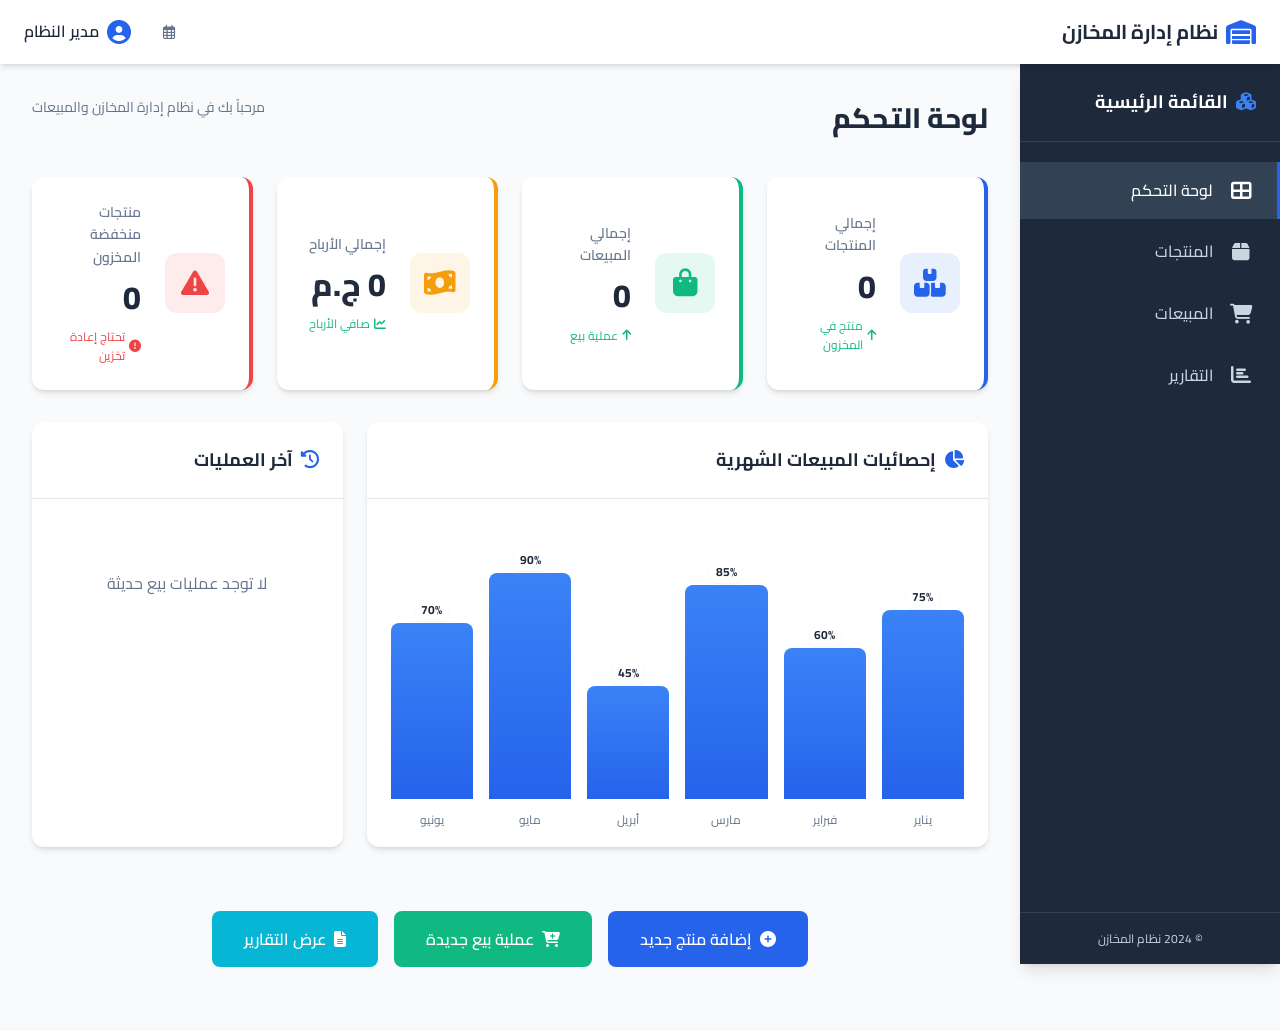
==== index.html @ 87823537 "Add files via upload" ====
<!DOCTYPE html>
<html lang="ar" dir="rtl">
<head>
    <meta charset="UTF-8">
    <meta name="viewport" content="width=device-width, initial-scale=1.0">
    <title>لوحة التحكم - نظام إدارة المخازن</title>
    <link rel="preconnect" href="https://fonts.googleapis.com">
    <link rel="preconnect" href="https://fonts.gstatic.com" crossorigin>
    <link href="https://fonts.googleapis.com/css2?family=Cairo:wght@300;400;500;600;700;800;900&display=swap" rel="stylesheet">
    <link rel="stylesheet" href="https://cdnjs.cloudflare.com/ajax/libs/font-awesome/6.4.0/css/all.min.css">
    <link rel="stylesheet" href="style.css">
</head>
<body>
    <!-- Navbar -->
    <nav class="navbar" id="navbar">
        <div class="nav-container">
            <div class="nav-brand">
                <button class="sidebar-toggle" id="sidebarToggle" aria-label="فتح القائمة">
                    <i class="fas fa-bars"></i>
                </button>
                <h1 class="nav-title">
                    <i class="fas fa-warehouse"></i>
                    نظام إدارة المخازن
                </h1>
            </div>
            <div class="nav-actions">
                <div class="nav-date" id="navDate">
                    <i class="far fa-calendar-alt"></i>
                    <span id="currentDate"></span>
                </div>
                <div class="nav-user">
                    <i class="fas fa-user-circle"></i>
                    <span>مدير النظام</span>
                </div>
            </div>
        </div>
    </nav>

    <!-- Sidebar -->
    <aside class="sidebar" id="sidebar">
        <div class="sidebar-header">
            <i class="fas fa-cubes"></i>
            <span>القائمة الرئيسية</span>
        </div>
        <ul class="sidebar-menu">
            <li class="sidebar-item active">
                <a href="index.html" class="sidebar-link">
                    <i class="fas fa-th-large"></i>
                    <span>لوحة التحكم</span>
                </a>
            </li>
            <li class="sidebar-item">
                <a href="products.html" class="sidebar-link">
                    <i class="fas fa-box"></i>
                    <span>المنتجات</span>
                </a>
            </li>
            <li class="sidebar-item">
                <a href="sales.html" class="sidebar-link">
                    <i class="fas fa-shopping-cart"></i>
                    <span>المبيعات</span>
                </a>
            </li>
            <li class="sidebar-item">
                <a href="reports.html" class="sidebar-link">
                    <i class="fas fa-chart-bar"></i>
                    <span>التقارير</span>
                </a>
            </li>
        </ul>
        <div class="sidebar-footer">
            <p>© 2024 نظام المخازن</p>
        </div>
    </aside>

    <!-- Overlay for mobile sidebar -->
    <div class="sidebar-overlay" id="sidebarOverlay"></div>

    <!-- Main Content -->
    <main class="main-content" id="mainContent">
        <div class="container">
            <!-- Page Header -->
            <div class="page-header">
                <h2 class="page-title">لوحة التحكم</h2>
                <p class="page-description">مرحباً بك في نظام إدارة المخازن والمبيعات</p>
            </div>

            <!-- Statistics Cards -->
            <div class="stats-grid">
                <div class="stat-card stat-card-primary">
                    <div class="stat-card-icon">
                        <i class="fas fa-boxes"></i>
                    </div>
                    <div class="stat-card-content">
                        <h3 class="stat-card-title">إجمالي المنتجات</h3>
                        <p class="stat-card-value" id="totalProducts">0</p>
                        <p class="stat-card-change positive">
                            <i class="fas fa-arrow-up"></i>
                            <span>منتج في المخزون</span>
                        </p>
                    </div>
                </div>

                <div class="stat-card stat-card-success">
                    <div class="stat-card-icon">
                        <i class="fas fa-shopping-bag"></i>
                    </div>
                    <div class="stat-card-content">
                        <h3 class="stat-card-title">إجمالي المبيعات</h3>
                        <p class="stat-card-value" id="totalSales">0</p>
                        <p class="stat-card-change positive">
                            <i class="fas fa-arrow-up"></i>
                            <span>عملية بيع</span>
                        </p>
                    </div>
                </div>

                <div class="stat-card stat-card-warning">
                    <div class="stat-card-icon">
                        <i class="fas fa-money-bill-wave"></i>
                    </div>
                    <div class="stat-card-content">
                        <h3 class="stat-card-title">إجمالي الأرباح</h3>
                        <p class="stat-card-value" id="totalProfits">0 ج.م</p>
                        <p class="stat-card-change positive">
                            <i class="fas fa-chart-line"></i>
                            <span>صافي الأرباح</span>
                        </p>
                    </div>
                </div>

                <div class="stat-card stat-card-danger">
                    <div class="stat-card-icon">
                        <i class="fas fa-exclamation-triangle"></i>
                    </div>
                    <div class="stat-card-content">
                        <h3 class="stat-card-title">منتجات منخفضة المخزون</h3>
                        <p class="stat-card-value" id="lowStockCount">0</p>
                        <p class="stat-card-change negative">
                            <i class="fas fa-exclamation-circle"></i>
                            <span>تحتاج إعادة تخزين</span>
                        </p>
                    </div>
                </div>
            </div>

            <!-- Chart and Recent Sales -->
            <div class="dashboard-grid">
                <!-- Chart Section -->
                <div class="card chart-card">
                    <div class="card-header">
                        <h3 class="card-title">
                            <i class="fas fa-chart-pie"></i>
                            إحصائيات المبيعات الشهرية
                        </h3>
                    </div>
                    <div class="card-body">
                        <div class="chart-container" id="chartContainer">
                            <div class="chart-bar" style="--bar-height: 75%;">
                                <span class="chart-bar-value">75%</span>
                                <span class="chart-bar-label">يناير</span>
                            </div>
                            <div class="chart-bar" style="--bar-height: 60%;">
                                <span class="chart-bar-value">60%</span>
                                <span class="chart-bar-label">فبراير</span>
                            </div>
                            <div class="chart-bar" style="--bar-height: 85%;">
                                <span class="chart-bar-value">85%</span>
                                <span class="chart-bar-label">مارس</span>
                            </div>
                            <div class="chart-bar" style="--bar-height: 45%;">
                                <span class="chart-bar-value">45%</span>
                                <span class="chart-bar-label">أبريل</span>
                            </div>
                            <div class="chart-bar" style="--bar-height: 90%;">
                                <span class="chart-bar-value">90%</span>
                                <span class="chart-bar-label">مايو</span>
                            </div>
                            <div class="chart-bar" style="--bar-height: 70%;">
                                <span class="chart-bar-value">70%</span>
                                <span class="chart-bar-label">يونيو</span>
                            </div>
                        </div>
                    </div>
                </div>

                <!-- Recent Sales -->
                <div class="card recent-sales-card">
                    <div class="card-header">
                        <h3 class="card-title">
                            <i class="fas fa-history"></i>
                            آخر العمليات
                        </h3>
                    </div>
                    <div class="card-body">
                        <div class="recent-sales-list" id="recentSalesList">
                            <p class="no-data">لا توجد عمليات بيع حديثة</p>
                        </div>
                    </div>
                </div>
            </div>

            <!-- Quick Actions -->
            <div class="quick-actions">
                <a href="products.html" class="btn btn-primary btn-lg">
                    <i class="fas fa-plus-circle"></i>
                    إضافة منتج جديد
                </a>
                <a href="sales.html" class="btn btn-success btn-lg">
                    <i class="fas fa-cart-plus"></i>
                    عملية بيع جديدة
                </a>
                <a href="reports.html" class="btn btn-info btn-lg">
                    <i class="fas fa-file-alt"></i>
                    عرض التقارير
                </a>
            </div>
        </div>
    </main>

    <script src="js/script.js" defer></script>
</body>
</html>
---- style.css ----
/* ============================================
   CSS Variables
   ============================================ */
:root {
    /* Colors */
    --primary-color: #2563eb;
    --primary-dark: #1d4ed8;
    --primary-light: #3b82f6;
    --secondary-color: #64748b;
    --success-color: #10b981;
    --success-dark: #059669;
    --warning-color: #f59e0b;
    --warning-dark: #d97706;
    --danger-color: #ef4444;
    --danger-dark: #dc2626;
    --info-color: #06b6d4;
    --info-dark: #0891b2;
    
    /* Background Colors */
    --bg-primary: #f8fafc;
    --bg-secondary: #ffffff;
    --bg-sidebar: #1e293b;
    --bg-sidebar-hover: #334155;
    --bg-navbar: #ffffff;
    --bg-card: #ffffff;
    --bg-input: #ffffff;
    
    /* Text Colors */
    --text-primary: #1e293b;
    --text-secondary: #64748b;
    --text-light: #94a3b8;
    --text-white: #ffffff;
    --text-sidebar: #cbd5e1;
    
    /* Border Colors */
    --border-color: #e2e8f0;
    --border-focus: #2563eb;
    
    /* Shadows */
    --shadow-sm: 0 1px 2px 0 rgba(0, 0, 0, 0.05);
    --shadow-md: 0 4px 6px -1px rgba(0, 0, 0, 0.1), 0 2px 4px -2px rgba(0, 0, 0, 0.1);
    --shadow-lg: 0 10px 15px -3px rgba(0, 0, 0, 0.1), 0 4px 6px -4px rgba(0, 0, 0, 0.1);
    --shadow-xl: 0 20px 25px -5px rgba(0, 0, 0, 0.1), 0 8px 10px -6px rgba(0, 0, 0, 0.1);
    
    /* Border Radius */
    --radius-sm: 0.375rem;
    --radius-md: 0.5rem;
    --radius-lg: 0.75rem;
    --radius-xl: 1rem;
    --radius-full: 9999px;
    
    /* Spacing */
    --spacing-xs: 0.25rem;
    --spacing-sm: 0.5rem;
    --spacing-md: 1rem;
    --spacing-lg: 1.5rem;
    --spacing-xl: 2rem;
    --spacing-2xl: 3rem;
    
    /* Transitions */
    --transition-fast: 150ms ease;
    --transition-normal: 300ms ease;
    --transition-slow: 500ms ease;
    
    /* Sidebar */
    --sidebar-width: 260px;
    --sidebar-collapsed-width: 0px;
    --navbar-height: 64px;
    
    /* Font */
    --font-family: 'Cairo', sans-serif;
}

/* ============================================
   Reset & Base Styles
   ============================================ */
*,
*::before,
*::after {
    margin: 0;
    padding: 0;
    box-sizing: border-box;
}

html {
    font-size: 16px;
    scroll-behavior: smooth;
}

body {
    font-family: var(--font-family);
    background-color: var(--bg-primary);
    color: var(--text-primary);
    line-height: 1.6;
    min-height: 100vh;
    overflow-x: hidden;
    direction: rtl;
}

a {
    text-decoration: none;
    color: inherit;
}

ul {
    list-style: none;
}

img {
    max-width: 100%;
    height: auto;
}

/* ============================================
   Scrollbar Styles
   ============================================ */
::-webkit-scrollbar {
    width: 8px;
    height: 8px;
}

::-webkit-scrollbar-track {
    background: var(--bg-primary);
}

::-webkit-scrollbar-thumb {
    background: var(--secondary-color);
    border-radius: var(--radius-full);
}

::-webkit-scrollbar-thumb:hover {
    background: var(--text-secondary);
}

/* ============================================
   Navbar
   ============================================ */
.navbar {
    background: var(--bg-navbar);
    height: var(--navbar-height);
    position: fixed;
    top: 0;
    left: 0;
    right: 0;
    z-index: 1000;
    box-shadow: var(--shadow-md);
    transition: var(--transition-normal);
}

.nav-container {
    display: flex;
    align-items: center;
    justify-content: space-between;
    height: 100%;
    padding: 0 var(--spacing-lg);
    max-width: 1400px;
    margin: 0 auto;
}

.nav-brand {
    display: flex;
    align-items: center;
    gap: var(--spacing-md);
}

.sidebar-toggle {
    background: none;
    border: none;
    font-size: 1.5rem;
    color: var(--text-primary);
    cursor: pointer;
    padding: var(--spacing-sm);
    border-radius: var(--radius-md);
    transition: var(--transition-fast);
    display: none;
}

.sidebar-toggle:hover {
    background: var(--bg-primary);
    color: var(--primary-color);
}

.nav-title {
    font-size: 1.25rem;
    font-weight: 700;
    color: var(--text-primary);
    display: flex;
    align-items: center;
    gap: var(--spacing-sm);
}

.nav-title i {
    color: var(--primary-color);
    font-size: 1.5rem;
}

.nav-actions {
    display: flex;
    align-items: center;
    gap: var(--spacing-lg);
}

.nav-date {
    display: flex;
    align-items: center;
    gap: var(--spacing-sm);
    color: var(--text-secondary);
    font-size: 0.875rem;
}

.nav-user {
    display: flex;
    align-items: center;
    gap: var(--spacing-sm);
    font-weight: 600;
    color: var(--text-primary);
}

.nav-user i {
    font-size: 1.5rem;
    color: var(--primary-color);
}

/* ============================================
   Sidebar
   ============================================ */
.sidebar {
    background: var(--bg-sidebar);
    width: var(--sidebar-width);
    height: 100vh;
    position: fixed;
    top: var(--navbar-height);
    right: 0;
    z-index: 999;
    transition: var(--transition-normal);
    display: flex;
    flex-direction: column;
    box-shadow: var(--shadow-lg);
}

.sidebar-header {
    padding: var(--spacing-lg);
    color: var(--text-white);
    font-weight: 700;
    font-size: 1.125rem;
    border-bottom: 1px solid rgba(255, 255, 255, 0.1);
    display: flex;
    align-items: center;
    gap: var(--spacing-sm);
}

.sidebar-header i {
    color: var(--primary-light);
}

.sidebar-menu {
    flex: 1;
    padding: var(--spacing-md) 0;
    overflow-y: auto;
}

.sidebar-item {
    margin: var(--spacing-xs) 0;
}

.sidebar-link {
    display: flex;
    align-items: center;
    gap: var(--spacing-md);
    padding: var(--spacing-md) var(--spacing-lg);
    color: var(--text-sidebar);
    transition: var(--transition-fast);
    border-right: 3px solid transparent;
    font-weight: 500;
}

.sidebar-link:hover {
    background: var(--bg-sidebar-hover);
    color: var(--text-white);
    border-right-color: var(--primary-light);
}

.sidebar-item.active .sidebar-link {
    background: var(--bg-sidebar-hover);
    color: var(--text-white);
    border-right-color: var(--primary-color);
}

.sidebar-link i {
    font-size: 1.25rem;
    width: 24px;
    text-align: center;
}

.sidebar-footer {
    padding: var(--spacing-md) var(--spacing-lg);
    border-top: 1px solid rgba(255, 255, 255, 0.1);
    color: var(--text-sidebar);
    font-size: 0.75rem;
    text-align: center;
}

.sidebar-overlay {
    display: none;
    position: fixed;
    top: 0;
    left: 0;
    right: 0;
    bottom: 0;
    background: rgba(0, 0, 0, 0.5);
    z-index: 998;
}

/* ============================================
   Main Content
   ============================================ */
.main-content {
    margin-top: var(--navbar-height);
    margin-right: var(--sidebar-width);
    padding: var(--spacing-xl);
    min-height: calc(100vh - var(--navbar-height));
    transition: var(--transition-normal);
}

.container {
    max-width: 1400px;
    margin: 0 auto;
}

/* ============================================
   Page Header
   ============================================ */
.page-header {
    margin-bottom: var(--spacing-xl);
    display: flex;
    justify-content: space-between;
    align-items: flex-start;
    flex-wrap: wrap;
    gap: var(--spacing-md);
}

.page-title {
    font-size: 1.75rem;
    font-weight: 800;
    color: var(--text-primary);
    margin-bottom: var(--spacing-xs);
}

.page-description {
    color: var(--text-secondary);
    font-size: 0.875rem;
}

.page-actions {
    display: flex;
    gap: var(--spacing-sm);
}

/* ============================================
   Statistics Cards
   ============================================ */
.stats-grid {
    display: grid;
    grid-template-columns: repeat(auto-fit, minmax(250px, 1fr));
    gap: var(--spacing-lg);
    margin-bottom: var(--spacing-xl);
}

.stat-card {
    background: var(--bg-card);
    border-radius: var(--radius-lg);
    padding: var(--spacing-lg);
    box-shadow: var(--shadow-md);
    display: flex;
    align-items: center;
    gap: var(--spacing-lg);
    transition: var(--transition-normal);
    border-right: 4px solid transparent;
    position: relative;
    overflow: hidden;
}

.stat-card::before {
    content: '';
    position: absolute;
    top: 0;
    right: 0;
    width: 100%;
    height: 100%;
    background: linear-gradient(135deg, rgba(255,255,255,0.1) 0%, rgba(255,255,255,0) 50%);
    pointer-events: none;
}

.stat-card:hover {
    transform: translateY(-5px);
    box-shadow: var(--shadow-xl);
}

.stat-card-primary {
    border-right-color: var(--primary-color);
}

.stat-card-success {
    border-right-color: var(--success-color);
}

.stat-card-warning {
    border-right-color: var(--warning-color);
}

.stat-card-danger {
    border-right-color: var(--danger-color);
}

.stat-card-icon {
    width: 60px;
    height: 60px;
    border-radius: var(--radius-lg);
    display: flex;
    align-items: center;
    justify-content: center;
    font-size: 1.75rem;
    flex-shrink: 0;
}

.stat-card-primary .stat-card-icon {
    background: rgba(37, 99, 235, 0.1);
    color: var(--primary-color);
}

.stat-card-success .stat-card-icon {
    background: rgba(16, 185, 129, 0.1);
    color: var(--success-color);
}

.stat-card-warning .stat-card-icon {
    background: rgba(245, 158, 11, 0.1);
    color: var(--warning-color);
}

.stat-card-danger .stat-card-icon {
    background: rgba(239, 68, 68, 0.1);
    color: var(--danger-color);
}

.stat-card-content {
    flex: 1;
}

.stat-card-title {
    font-size: 0.875rem;
    color: var(--text-secondary);
    margin-bottom: var(--spacing-xs);
    font-weight: 600;
}

.stat-card-value {
    font-size: 2rem;
    font-weight: 800;
    color: var(--text-primary);
    margin-bottom: var(--spacing-xs);
}

.stat-card-change {
    font-size: 0.75rem;
    display: flex;
    align-items: center;
    gap: var(--spacing-xs);
}

.stat-card-change.positive {
    color: var(--success-color);
}

.stat-card-change.negative {
    color: var(--danger-color);
}

/* ============================================
   Cards
   ============================================ */
.card {
    background: var(--bg-card);
    border-radius: var(--radius-lg);
    box-shadow: var(--shadow-md);
    overflow: hidden;
    transition: var(--transition-normal);
}

.card:hover {
    box-shadow: var(--shadow-lg);
}

.card-header {
    padding: var(--spacing-lg);
    border-bottom: 1px solid var(--border-color);
    display: flex;
    justify-content: space-between;
    align-items: center;
    flex-wrap: wrap;
    gap: var(--spacing-sm);
}

.card-title {
    font-size: 1.125rem;
    font-weight: 700;
    color: var(--text-primary);
    display: flex;
    align-items: center;
    gap: var(--spacing-sm);
}

.card-title i {
    color: var(--primary-color);
}

.card-body {
    padding: var(--spacing-lg);
}

/* ============================================
   Dashboard Grid
   ============================================ */
.dashboard-grid {
    display: grid;
    grid-template-columns: 2fr 1fr;
    gap: var(--spacing-lg);
    margin-bottom: var(--spacing-xl);
}

/* ============================================
   Chart
   ============================================ */
.chart-card {
    grid-column: span 1;
}

.chart-container {
    display: flex;
    align-items: flex-end;
    justify-content: space-around;
    height: 300px;
    padding: var(--spacing-lg) 0;
    gap: var(--spacing-md);
}

.chart-bar {
    flex: 1;
    background: linear-gradient(to top, var(--primary-color), var(--primary-light));
    height: var(--bar-height);
    border-radius: var(--radius-md) var(--radius-md) 0 0;
    position: relative;
    transition: var(--transition-normal);
    min-width: 40px;
    animation: chartBarAnimation 1s ease-out;
}

.chart-bar:hover {
    background: linear-gradient(to top, var(--primary-dark), var(--primary-color));
    transform: scaleY(1.05);
}

.chart-bar-value {
    position: absolute;
    top: -25px;
    left: 50%;
    transform: translateX(-50%);
    font-size: 0.75rem;
    font-weight: 700;
    color: var(--text-primary);
    background: var(--bg-card);
    padding: 2px 6px;
    border-radius: var(--radius-sm);
    box-shadow: var(--shadow-sm);
}

.chart-bar-label {
    position: absolute;
    bottom: -30px;
    left: 50%;
    transform: translateX(-50%);
    font-size: 0.75rem;
    color: var(--text-secondary);
    white-space: nowrap;
}

@keyframes chartBarAnimation {
    from {
        height: 0;
        opacity: 0;
    }
    to {
        height: var(--bar-height);
        opacity: 1;
    }
}

/* ============================================
   Recent Sales
   ============================================ */
.recent-sales-card {
    grid-column: span 1;
}

.recent-sales-list {
    max-height: 300px;
    overflow-y: auto;
}

.recent-sale-item {
    display: flex;
    justify-content: space-between;
    align-items: center;
    padding: var(--spacing-md) 0;
    border-bottom: 1px solid var(--border-color);
    transition: var(--transition-fast);
}

.recent-sale-item:last-child {
    border-bottom: none;
}

.recent-sale-item:hover {
    background: var(--bg-primary);
    padding-left: var(--spacing-sm);
    padding-right: var(--spacing-sm);
    border-radius: var(--radius-sm);
}

.recent-sale-info {
    flex: 1;
}

.recent-sale-name {
    font-weight: 600;
    color: var(--text-primary);
    font-size: 0.875rem;
}

.recent-sale-details {
    font-size: 0.75rem;
    color: var(--text-secondary);
}

.recent-sale-amount {
    font-weight: 700;
    color: var(--success-color);
    font-size: 0.875rem;
}

/* ============================================
   Quick Actions
   ============================================ */
.quick-actions {
    display: flex;
    gap: var(--spacing-md);
    flex-wrap: wrap;
    justify-content: center;
    padding: var(--spacing-xl) 0;
}

/* ============================================
   Buttons
   ============================================ */
.btn {
    display: inline-flex;
    align-items: center;
    justify-content: center;
    gap: var(--spacing-sm);
    padding: var(--spacing-sm) var(--spacing-lg);
    font-family: var(--font-family);
    font-size: 0.875rem;
    font-weight: 600;
    border: none;
    border-radius: var(--radius-md);
    cursor: pointer;
    transition: var(--transition-fast);
    text-decoration: none;
    line-height: 1.5;
    white-space: nowrap;
    outline: none;
    position: relative;
    overflow: hidden;
}

.btn:active {
    transform: scale(0.97);
}

.btn-primary {
    background: var(--primary-color);
    color: var(--text-white);
}

.btn-primary:hover {
    background: var(--primary-dark);
    box-shadow: var(--shadow-md);
}

.btn-success {
    background: var(--success-color);
    color: var(--text-white);
}

.btn-success:hover {
    background: var(--success-dark);
    box-shadow: var(--shadow-md);
}

.btn-warning {
    background: var(--warning-color);
    color: var(--text-white);
}

.btn-warning:hover {
    background: var(--warning-dark);
    box-shadow: var(--shadow-md);
}

.btn-danger {
    background: var(--danger-color);
    color: var(--text-white);
}

.btn-danger:hover {
    background: var(--danger-dark);
    box-shadow: var(--shadow-md);
}

.btn-info {
    background: var(--info-color);
    color: var(--text-white);
}

.btn-info:hover {
    background: var(--info-dark);
    box-shadow: var(--shadow-md);
}

.btn-secondary {
    background: var(--secondary-color);
    color: var(--text-white);
}

.btn-secondary:hover {
    background: #475569;
    box-shadow: var(--shadow-md);
}

.btn-sm {
    padding: var(--spacing-xs) var(--spacing-md);
    font-size: 0.75rem;
}

.btn-lg {
    padding: var(--spacing-md) var(--spacing-xl);
    font-size: 1rem;
}

.btn-block {
    width: 100%;
    display: flex;
}

.btn-icon {
    width: 36px;
    height: 36px;
    padding: 0;
    border-radius: var(--radius-full);
    display: inline-flex;
    align-items: center;
    justify-content: center;
}

/* ============================================
   Forms
   ============================================ */
.form-group {
    margin-bottom: var(--spacing-md);
}

.form-group label {
    display: block;
    margin-bottom: var(--spacing-xs);
    font-weight: 600;
    font-size: 0.875rem;
    color: var(--text-primary);
}

.required {
    color: var(--danger-color);
}

.form-control {
    width: 100%;
    padding: var(--spacing-sm) var(--spacing-md);
    font-family: var(--font-family);
    font-size: 0.875rem;
    border: 2px solid var(--border-color);
    border-radius: var(--radius-md);
    background: var(--bg-input);
    color: var(--text-primary);
    transition: var(--transition-fast);
    outline: none;
}

.form-control:focus {
    border-color: var(--border-focus);
    box-shadow: 0 0 0 3px rgba(37, 99, 235, 0.1);
}

.form-control:disabled,
.form-control[readonly] {
    background: #f1f5f9;
    cursor: not-allowed;
}

.form-control::placeholder {
    color: var(--text-light);
}

select.form-control {
    cursor: pointer;
    appearance: none;
    -webkit-appearance: none;
    background-image: url("data:image/svg+xml,%3Csvg xmlns='http://www.w3.org/2000/svg' width='12' height='12' fill='%2364748b' viewBox='0 0 16 16'%3E%3Cpath d='M8 11L3 6h10l-5 5z'/%3E%3C/svg%3E");
    background-repeat: no-repeat;
    background-position: left 12px center;
    padding-left: 36px;
}

.error-message {
    display: block;
    color: var(--danger-color);
    font-size: 0.75rem;
    margin-top: var(--spacing-xs);
    min-height: 18px;
}

.available-quantity {
    color: var(--text-secondary);
    font-size: 0.75rem;
    margin-top: var(--spacing-xs);
    display: block;
}

.form-actions {
    display: flex;
    gap: var(--spacing-sm);
    margin-top: var(--spacing-lg);
}

/* ============================================
   Tables
   ============================================ */
.table-container {
    overflow-x: auto;
    border-radius: var(--radius-md);
    border: 1px solid var(--border-color);
}

.table {
    width: 100%;
    border-collapse: collapse;
    font-size: 0.875rem;
}

.table thead {
    background: var(--bg-primary);
}

.table th {
    padding: var(--spacing-md);
    text-align: right;
    font-weight: 700;
    color: var(--text-primary);
    border-bottom: 2px solid var(--border-color);
    white-space: nowrap;
    font-size: 0.8125rem;
    text-transform: uppercase;
    letter-spacing: 0.5px;
}

.table td {
    padding: var(--spacing-md);
    border-bottom: 1px solid var(--border-color);
    color: var(--text-secondary);
    vertical-align: middle;
}

.table tbody tr {
    transition: var(--transition-fast);
}

.table tbody tr:hover {
    background: #f8fafc;
}

.table tbody tr:last-child td {
    border-bottom: none;
}

.table .actions-cell {
    display: flex;
    gap: var(--spacing-xs);
}

.badge {
    display: inline-block;
    padding: 2px 8px;
    border-radius: var(--radius-full);
    font-size: 0.75rem;
    font-weight: 600;
}

.badge-success {
    background: rgba(16, 185, 129, 0.1);
    color: var(--success-color);
}

.badge-warning {
    background: rgba(245, 158, 11, 0.1);
    color: var(--warning-color);
}

.badge-danger {
    background: rgba(239, 68, 68, 0.1);
    color: var(--danger-color);
}

.no-data,
.no-products-message,
.no-data-message {
    text-align: center;
    padding: var(--spacing-2xl);
    color: var(--text-secondary);
}

.no-data i,
.no-products-message i,
.no-data-message i {
    font-size: 3rem;
    color: var(--text-light);
    margin-bottom: var(--spacing-md);
    display: block;
}

/* ============================================
   Filters Section
   ============================================ */
.filters-section {
    display: flex;
    gap: var(--spacing-md);
    margin-bottom: var(--spacing-lg);
    flex-wrap: wrap;
    align-items: center;
}

.search-box {
    flex: 1;
    min-width: 250px;
    position: relative;
}

.search-icon {
    position: absolute;
    right: 12px;
    top: 50%;
    transform: translateY(-50%);
    color: var(--text-light);
    pointer-events: none;
}

.search-input {
    padding-right: 40px !important;
}

.filter-group {
    display: flex;
    gap: var(--spacing-sm);
    flex-wrap: wrap;
}

.filter-select {
    min-width: 180px;
}

/* ============================================
   Section Actions
   ============================================ */
.section-actions {
    margin-bottom: var(--spacing-lg);
    display: flex;
    gap: var(--spacing-sm);
}

/* ============================================
   Modal
   ============================================ */
.modal {
    display: none;
    position: fixed;
    top: 0;
    left: 0;
    right: 0;
    bottom: 0;
    z-index: 2000;
    animation: fadeIn 0.3s ease;
}

.modal.active {
    display: flex;
    align-items: center;
    justify-content: center;
}

.modal-overlay {
    position: absolute;
    top: 0;
    left: 0;
    right: 0;
    bottom: 0;
    background: rgba(0, 0, 0, 0.6);
    backdrop-filter: blur(4px);
}

.modal-content {
    position: relative;
    background: var(--bg-card);
    border-radius: var(--radius-xl);
    box-shadow: var(--shadow-xl);
    width: 90%;
    max-width: 600px;
    max-height: 90vh;
    overflow-y: auto;
    z-index: 2001;
    animation: slideUp 0.3s ease;
}

.modal-header {
    padding: var(--spacing-lg);
    border-bottom: 1px solid var(--border-color);
    display: flex;
    justify-content: space-between;
    align-items: center;
    position: sticky;
    top: 0;
    background: var(--bg-card);
    z-index: 10;
}

.modal-title {
    font-size: 1.25rem;
    font-weight: 700;
}

.modal-close {
    background: none;
    border: none;
    font-size: 1.25rem;
    color: var(--text-secondary);
    cursor: pointer;
    padding: var(--spacing-sm);
    border-radius: var(--radius-full);
    transition: var(--transition-fast);
    width: 40px;
    height: 40px;
    display: flex;
    align-items: center;
    justify-content: center;
}

.modal-close:hover {
    background: var(--bg-primary);
    color: var(--danger-color);
}

.modal-body {
    padding: var(--spacing-lg);
}

@keyframes fadeIn {
    from { opacity: 0; }
    to { opacity: 1; }
}

@keyframes slideUp {
    from {
        opacity: 0;
        transform: translateY(20px);
    }
    to {
        opacity: 1;
        transform: translateY(0);
    }
}

/* ============================================
   Sales Layout
   ============================================ */
.sales-layout {
    display: grid;
    grid-template-columns: 1fr 1fr;
    gap: var(--spacing-lg);
}

.sale-form-card {
    grid-column: span 1;
}

.invoice-card {
    grid-column: span 1;
}

.recent-sales-full-card {
    grid-column: span 2;
}

/* ============================================
   Invoice
   ============================================ */
.invoice-container {
    min-height: 200px;
}

.invoice-empty {
    text-align: center;
    padding: var(--spacing-2xl);
    color: var(--text-secondary);
}

.invoice-empty i {
    font-size: 3rem;
    color: var(--text-light);
    margin-bottom: var(--spacing-md);
    display: block;
}

.invoice-content {
    padding: var(--spacing-md);
}

.invoice-header {
    text-align: center;
    margin-bottom: var(--spacing-lg);
    padding-bottom: var(--spacing-md);
    border-bottom: 2px dashed var(--border-color);
}

.invoice-header h3 {
    font-size: 1.5rem;
    color: var(--primary-color);
    margin-bottom: var(--spacing-xs);
}

.invoice-number {
    font-size: 0.875rem;
    color: var(--text-secondary);
}

.invoice-details {
    margin-bottom: var(--spacing-lg);
}

.invoice-row {
    display: flex;
    justify-content: space-between;
    padding: var(--spacing-sm) 0;
    border-bottom: 1px solid var(--border-color);
}

.invoice-row:last-child {
    border-bottom: none;
    font-weight: 700;
    font-size: 1.125rem;
    color: var(--primary-color);
}

.invoice-label {
    color: var(--text-secondary);
}

.invoice-value {
    font-weight: 600;
}

.invoice-footer {
    text-align: center;
    margin-top: var(--spacing-lg);
    padding-top: var(--spacing-md);
    border-top: 2px solid var(--border-color);
    color: var(--text-secondary);
    font-size: 0.75rem;
}

/* ============================================
   Reports Grid
   ============================================ */
.reports-grid {
    display: grid;
    grid-template-columns: repeat(auto-fit, minmax(400px, 1fr));
    gap: var(--spacing-lg);
}

/* ============================================
   Pagination
   ============================================ */
.pagination {
    display: flex;
    justify-content: center;
    align-items: center;
    gap: var(--spacing-sm);
    margin-top: var(--spacing-lg);
    flex-wrap: wrap;
}

.pagination-btn {
    width: 40px;
    height: 40px;
    border: 2px solid var(--border-color);
    background: var(--bg-card);
    color: var(--text-primary);
    border-radius: var(--radius-md);
    cursor: pointer;
    font-weight: 600;
    transition: var(--transition-fast);
    display: flex;
    align-items: center;
    justify-content: center;
    font-family: var(--font-family);
}

.pagination-btn:hover {
    border-color: var(--primary-color);
    color: var(--primary-color);
    background: rgba(37, 99, 235, 0.05);
}

.pagination-btn.active {
    background: var(--primary-color);
    border-color: var(--primary-color);
    color: var(--text-white);
}

.pagination-btn:disabled {
    opacity: 0.5;
    cursor: not-allowed;
}

/* ============================================
   Notifications
   ============================================ */
.notification {
    position: fixed;
    top: 80px;
    left: 50%;
    transform: translateX(-50%);
    padding: var(--spacing-md) var(--spacing-lg);
    border-radius: var(--radius-md);
    color: var(--text-white);
    font-weight: 600;
    font-size: 0.875rem;
    z-index: 3000;
    box-shadow: var(--shadow-lg);
    animation: slideDown 0.3s ease;
    display: flex;
    align-items: center;
    gap: var(--spacing-sm);
    max-width: 90%;
    text-align: center;
}

.notification-success {
    background: var(--success-color);
}

.notification-error {
    background: var(--danger-color);
}

.notification-warning {
    background: var(--warning-color);
}

.notification-info {
    background: var(--info-color);
}

@keyframes slideDown {
    from {
        opacity: 0;
        transform: translateX(-50%) translateY(-20px);
    }
    to {
        opacity: 1;
        transform: translateX(-50%) translateY(0);
    }
}

/* ============================================
   Print Styles
   ============================================ */
@media print {
    .navbar,
    .sidebar,
    .sidebar-overlay,
    .sidebar-toggle,
    .btn,
    .section-actions,
    .filters-section,
    .pagination,
    .page-actions,
    #printInvoice,
    #printReport,
    .notification,
    .modal {
        display: none !important;
    }

    .main-content {
        margin: 0 !important;
        padding: 0 !important;
    }

    .card {
        box-shadow: none !important;
        border: 1px solid #ddd !important;
        break-inside: avoid;
    }

    .table {
        font-size: 0.75rem;
    }

    body {
        background: white !important;
    }
}

/* ============================================
   Responsive Design - Mobile First
   ============================================ */

/* Mobile (default) */
@media (max-width: 767px) {
    .sidebar-toggle {
        display: flex;
    }

    .sidebar {
        transform: translateX(100%);
    }

    .sidebar.active {
        transform: translateX(0);
    }

    .sidebar-overlay.active {
        display: block;
    }

    .main-content {
        margin-right: 0;
    }

    .stats-grid {
        grid-template-columns: 1fr;
    }

    .dashboard-grid {
        grid-template-columns: 1fr;
    }

    .sales-layout {
        grid-template-columns: 1fr;
    }

    .recent-sales-full-card {
        grid-column: span 1;
    }

    .filters-section {
        flex-direction: column;
    }

    .filter-group {
        width: 100%;
    }

    .filter-select {
        flex: 1;
        min-width: auto;
    }

    .nav-title {
        font-size: 1rem;
    }

    .nav-date {
        display: none;
    }

    .modal-content {
        width: 95%;
        margin: var(--spacing-md);
    }

    .quick-actions {
        flex-direction: column;
    }

    .quick-actions .btn {
        width: 100%;
    }

    .reports-grid {
        grid-template-columns: 1fr;
    }

    .page-header {
        flex-direction: column;
    }

    .table {
        font-size: 0.75rem;
    }

    .table th,
    .table td {
        padding: var(--spacing-sm);
    }
}

/* Tablet */
@media (min-width: 768px) and (max-width: 1023px) {
    .sidebar-toggle {
        display: flex;
    }

    .sidebar {
        transform: translateX(100%);
    }

    .sidebar.active {
        transform: translateX(0);
    }

    .sidebar-overlay.active {
        display: block;
    }

    .main-content {
        margin-right: 0;
    }

    .stats-grid {
        grid-template-columns: repeat(2, 1fr);
    }

    .dashboard-grid {
        grid-template-columns: 1fr;
    }

    .sales-layout {
        grid-template-columns: 1fr;
    }

    .recent-sales-full-card {
        grid-column: span 1;
    }

    .reports-grid {
        grid-template-columns: 1fr;
    }
}

/* Desktop */
@media (min-width: 1024px) {
    .sidebar-toggle {
        display: none;
    }

    .sidebar {
        transform: translateX(0);
    }

    .sidebar-overlay {
        display: none !important;
    }

    .main-content {
        margin-right: var(--sidebar-width);
    }

    .stats-grid {
        grid-template-columns: repeat(4, 1fr);
    }
}

/* Large Desktop */
@media (min-width: 1440px) {
    .container {
        max-width: 1400px;
    }
}
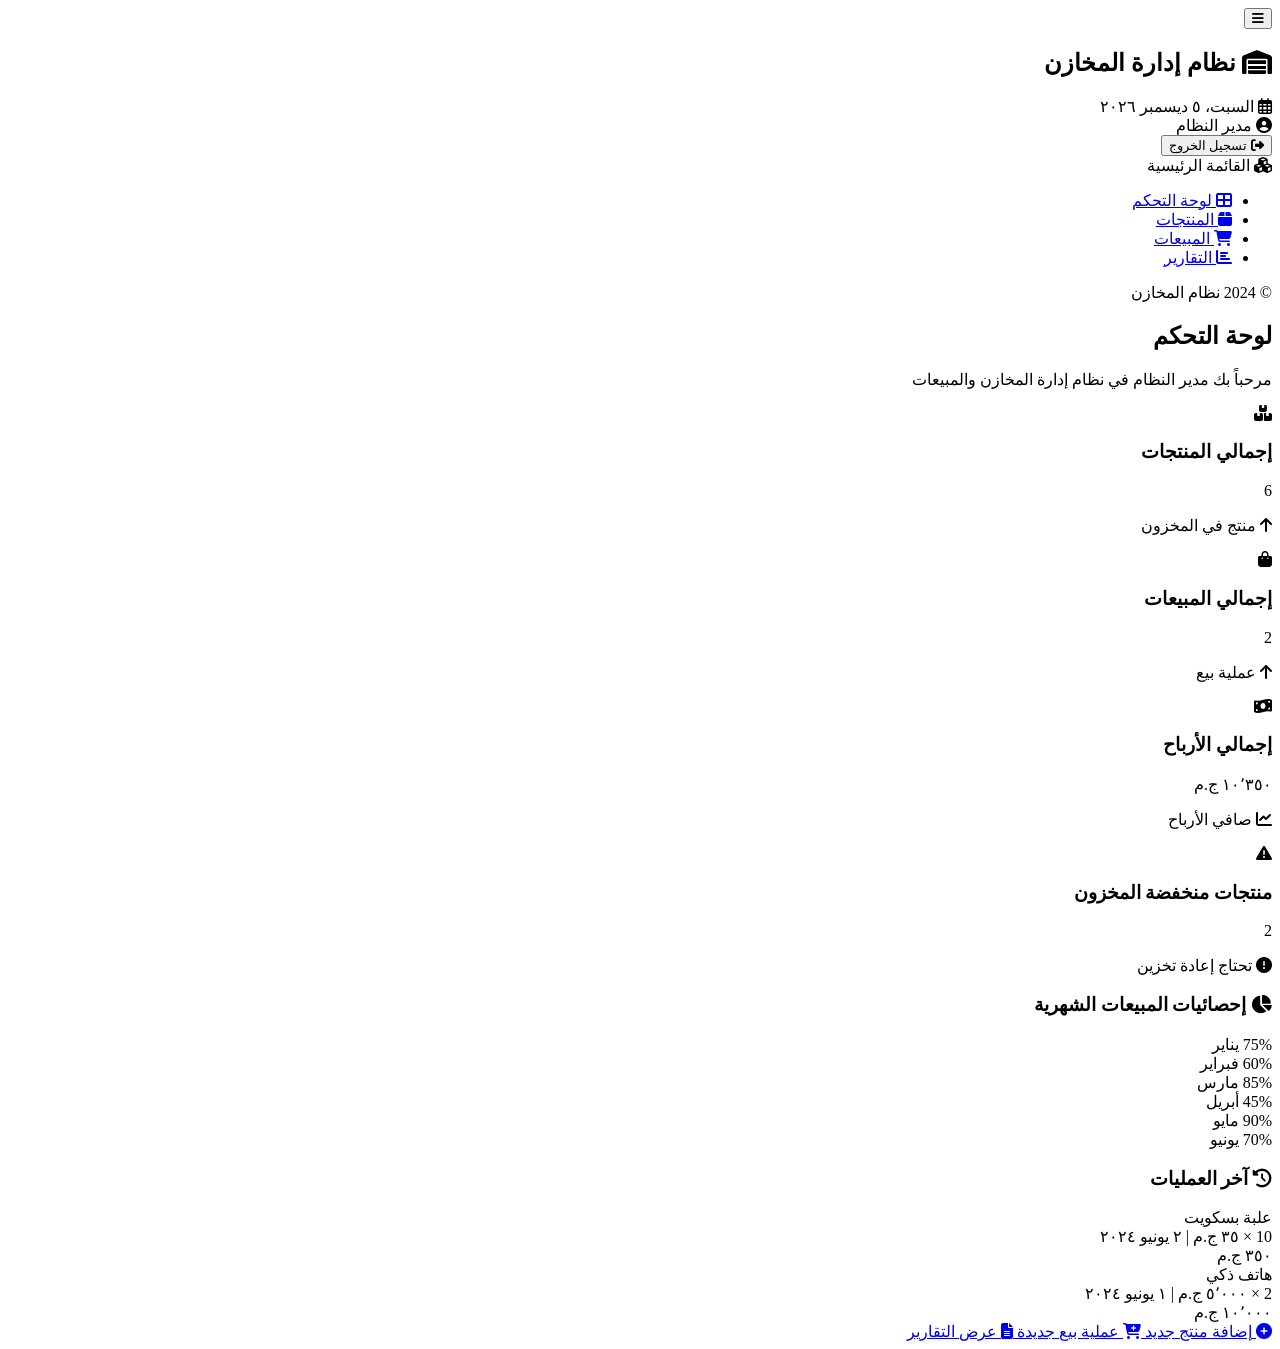
==== commit 4555c4b9: "Update index.html" ====
--- a/index.html
+++ b/index.html
@@ -8,7 +8,7 @@
     <link rel="preconnect" href="https://fonts.gstatic.com" crossorigin>
     <link href="https://fonts.googleapis.com/css2?family=Cairo:wght@300;400;500;600;700;800;900&display=swap" rel="stylesheet">
     <link rel="stylesheet" href="https://cdnjs.cloudflare.com/ajax/libs/font-awesome/6.4.0/css/all.min.css">
-    <link rel="stylesheet" href="style.css">
+    <link rel="stylesheet" href="css/style.css">
 </head>
 <body>
     <!-- Navbar -->
@@ -30,8 +30,12 @@
                 </div>
                 <div class="nav-user">
                     <i class="fas fa-user-circle"></i>
-                    <span>مدير النظام</span>
-                </div>
+                    <span id="currentUserName">مدير النظام</span>
+                </div>
+                <button class="btn btn-sm btn-danger logout-btn" id="logoutButton" title="تسجيل الخروج">
+                    <i class="fas fa-sign-out-alt"></i>
+                    <span class="logout-text">تسجيل الخروج</span>
+                </button>
             </div>
         </div>
     </nav>
@@ -81,8 +85,10 @@
         <div class="container">
             <!-- Page Header -->
             <div class="page-header">
-                <h2 class="page-title">لوحة التحكم</h2>
-                <p class="page-description">مرحباً بك في نظام إدارة المخازن والمبيعات</p>
+                <div>
+                    <h2 class="page-title">لوحة التحكم</h2>
+                    <p class="page-description">مرحباً بك <span id="welcomeUser">مدير النظام</span> في نظام إدارة المخازن والمبيعات</p>
+                </div>
             </div>
 
             <!-- Statistics Cards -->
@@ -220,4 +226,4 @@
 
     <script src="js/script.js" defer></script>
 </body>
-</html>+</html>
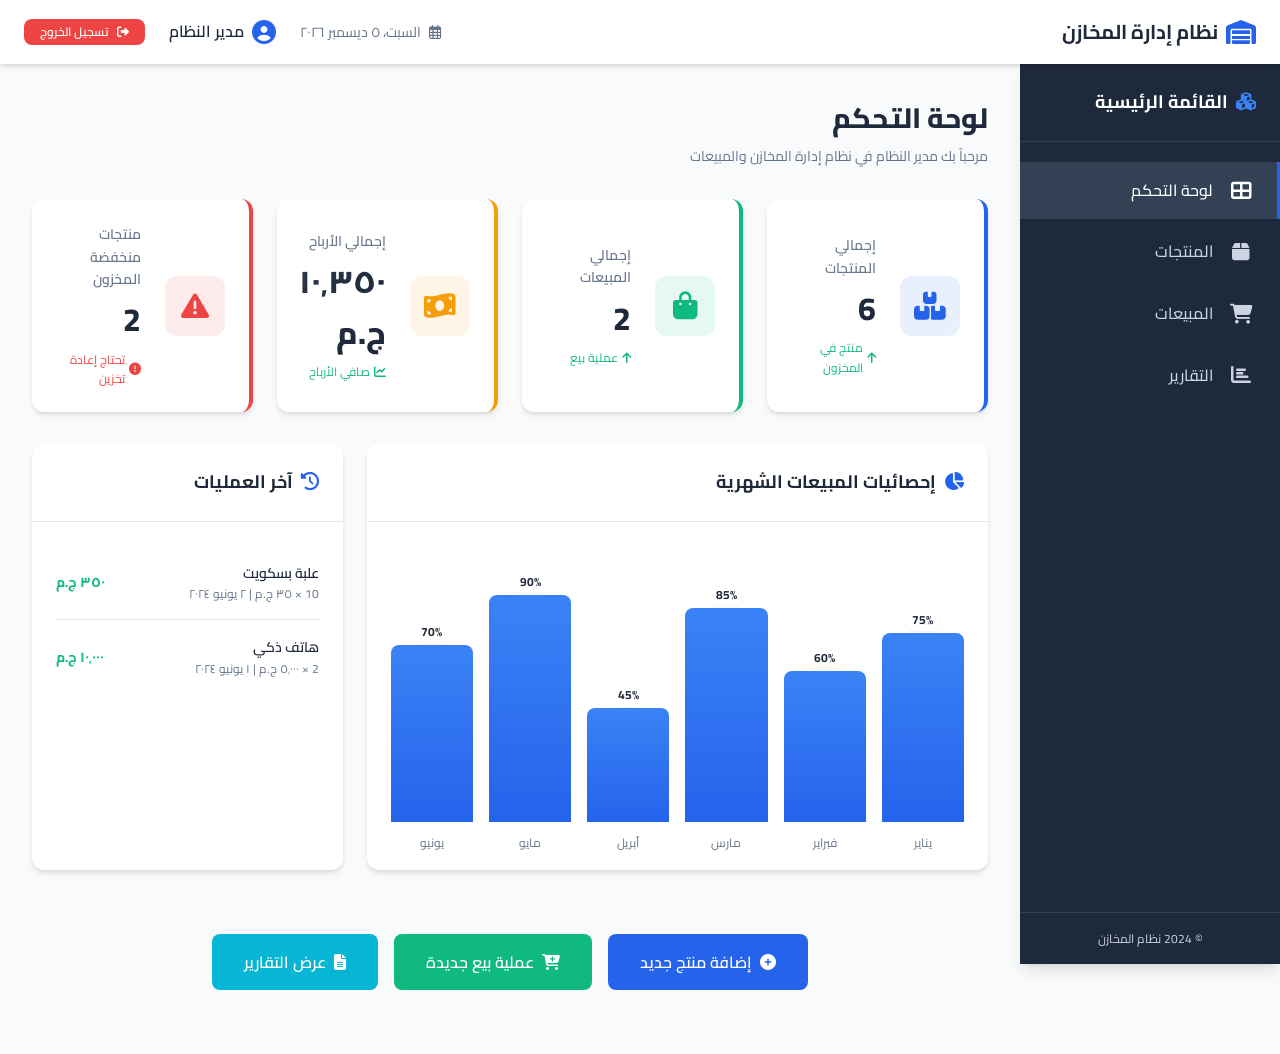
==== commit c7e1fd90: "Update index.html" ====
--- a/index.html
+++ b/index.html
@@ -8,7 +8,7 @@
     <link rel="preconnect" href="https://fonts.gstatic.com" crossorigin>
     <link href="https://fonts.googleapis.com/css2?family=Cairo:wght@300;400;500;600;700;800;900&display=swap" rel="stylesheet">
     <link rel="stylesheet" href="https://cdnjs.cloudflare.com/ajax/libs/font-awesome/6.4.0/css/all.min.css">
-    <link rel="stylesheet" href="css/style.css">
+    <link rel="stylesheet" href="style.css">
 </head>
 <body>
     <!-- Navbar -->
--- a/style.css
+++ b/style.css
@@ -0,0 +1,1505 @@
+/* ============================================
+   CSS Variables
+   ============================================ */
+:root {
+    /* Colors */
+    --primary-color: #2563eb;
+    --primary-dark: #1d4ed8;
+    --primary-light: #3b82f6;
+    --secondary-color: #64748b;
+    --success-color: #10b981;
+    --success-dark: #059669;
+    --warning-color: #f59e0b;
+    --warning-dark: #d97706;
+    --danger-color: #ef4444;
+    --danger-dark: #dc2626;
+    --info-color: #06b6d4;
+    --info-dark: #0891b2;
+    
+    /* Background Colors */
+    --bg-primary: #f8fafc;
+    --bg-secondary: #ffffff;
+    --bg-sidebar: #1e293b;
+    --bg-sidebar-hover: #334155;
+    --bg-navbar: #ffffff;
+    --bg-card: #ffffff;
+    --bg-input: #ffffff;
+    
+    /* Text Colors */
+    --text-primary: #1e293b;
+    --text-secondary: #64748b;
+    --text-light: #94a3b8;
+    --text-white: #ffffff;
+    --text-sidebar: #cbd5e1;
+    
+    /* Border Colors */
+    --border-color: #e2e8f0;
+    --border-focus: #2563eb;
+    
+    /* Shadows */
+    --shadow-sm: 0 1px 2px 0 rgba(0, 0, 0, 0.05);
+    --shadow-md: 0 4px 6px -1px rgba(0, 0, 0, 0.1), 0 2px 4px -2px rgba(0, 0, 0, 0.1);
+    --shadow-lg: 0 10px 15px -3px rgba(0, 0, 0, 0.1), 0 4px 6px -4px rgba(0, 0, 0, 0.1);
+    --shadow-xl: 0 20px 25px -5px rgba(0, 0, 0, 0.1), 0 8px 10px -6px rgba(0, 0, 0, 0.1);
+    
+    /* Border Radius */
+    --radius-sm: 0.375rem;
+    --radius-md: 0.5rem;
+    --radius-lg: 0.75rem;
+    --radius-xl: 1rem;
+    --radius-full: 9999px;
+    
+    /* Spacing */
+    --spacing-xs: 0.25rem;
+    --spacing-sm: 0.5rem;
+    --spacing-md: 1rem;
+    --spacing-lg: 1.5rem;
+    --spacing-xl: 2rem;
+    --spacing-2xl: 3rem;
+    
+    /* Transitions */
+    --transition-fast: 150ms ease;
+    --transition-normal: 300ms ease;
+    --transition-slow: 500ms ease;
+    
+    /* Sidebar */
+    --sidebar-width: 260px;
+    --sidebar-collapsed-width: 0px;
+    --navbar-height: 64px;
+    
+    /* Font */
+    --font-family: 'Cairo', sans-serif;
+}
+
+/* ============================================
+   Reset & Base Styles
+   ============================================ */
+*,
+*::before,
+*::after {
+    margin: 0;
+    padding: 0;
+    box-sizing: border-box;
+}
+
+html {
+    font-size: 16px;
+    scroll-behavior: smooth;
+}
+
+body {
+    font-family: var(--font-family);
+    background-color: var(--bg-primary);
+    color: var(--text-primary);
+    line-height: 1.6;
+    min-height: 100vh;
+    overflow-x: hidden;
+    direction: rtl;
+}
+
+a {
+    text-decoration: none;
+    color: inherit;
+}
+
+ul {
+    list-style: none;
+}
+
+img {
+    max-width: 100%;
+    height: auto;
+}
+
+/* ============================================
+   Scrollbar Styles
+   ============================================ */
+::-webkit-scrollbar {
+    width: 8px;
+    height: 8px;
+}
+
+::-webkit-scrollbar-track {
+    background: var(--bg-primary);
+}
+
+::-webkit-scrollbar-thumb {
+    background: var(--secondary-color);
+    border-radius: var(--radius-full);
+}
+
+::-webkit-scrollbar-thumb:hover {
+    background: var(--text-secondary);
+}
+
+/* ============================================
+   Navbar
+   ============================================ */
+.navbar {
+    background: var(--bg-navbar);
+    height: var(--navbar-height);
+    position: fixed;
+    top: 0;
+    left: 0;
+    right: 0;
+    z-index: 1000;
+    box-shadow: var(--shadow-md);
+    transition: var(--transition-normal);
+}
+
+.nav-container {
+    display: flex;
+    align-items: center;
+    justify-content: space-between;
+    height: 100%;
+    padding: 0 var(--spacing-lg);
+    max-width: 1400px;
+    margin: 0 auto;
+}
+
+.nav-brand {
+    display: flex;
+    align-items: center;
+    gap: var(--spacing-md);
+}
+
+.sidebar-toggle {
+    background: none;
+    border: none;
+    font-size: 1.5rem;
+    color: var(--text-primary);
+    cursor: pointer;
+    padding: var(--spacing-sm);
+    border-radius: var(--radius-md);
+    transition: var(--transition-fast);
+    display: none;
+}
+
+.sidebar-toggle:hover {
+    background: var(--bg-primary);
+    color: var(--primary-color);
+}
+
+.nav-title {
+    font-size: 1.25rem;
+    font-weight: 700;
+    color: var(--text-primary);
+    display: flex;
+    align-items: center;
+    gap: var(--spacing-sm);
+}
+
+.nav-title i {
+    color: var(--primary-color);
+    font-size: 1.5rem;
+}
+
+.nav-actions {
+    display: flex;
+    align-items: center;
+    gap: var(--spacing-lg);
+}
+
+.nav-date {
+    display: flex;
+    align-items: center;
+    gap: var(--spacing-sm);
+    color: var(--text-secondary);
+    font-size: 0.875rem;
+}
+
+.nav-user {
+    display: flex;
+    align-items: center;
+    gap: var(--spacing-sm);
+    font-weight: 600;
+    color: var(--text-primary);
+}
+
+.nav-user i {
+    font-size: 1.5rem;
+    color: var(--primary-color);
+}
+
+/* ============================================
+   Sidebar
+   ============================================ */
+.sidebar {
+    background: var(--bg-sidebar);
+    width: var(--sidebar-width);
+    height: 100vh;
+    position: fixed;
+    top: var(--navbar-height);
+    right: 0;
+    z-index: 999;
+    transition: var(--transition-normal);
+    display: flex;
+    flex-direction: column;
+    box-shadow: var(--shadow-lg);
+}
+
+.sidebar-header {
+    padding: var(--spacing-lg);
+    color: var(--text-white);
+    font-weight: 700;
+    font-size: 1.125rem;
+    border-bottom: 1px solid rgba(255, 255, 255, 0.1);
+    display: flex;
+    align-items: center;
+    gap: var(--spacing-sm);
+}
+
+.sidebar-header i {
+    color: var(--primary-light);
+}
+
+.sidebar-menu {
+    flex: 1;
+    padding: var(--spacing-md) 0;
+    overflow-y: auto;
+}
+
+.sidebar-item {
+    margin: var(--spacing-xs) 0;
+}
+
+.sidebar-link {
+    display: flex;
+    align-items: center;
+    gap: var(--spacing-md);
+    padding: var(--spacing-md) var(--spacing-lg);
+    color: var(--text-sidebar);
+    transition: var(--transition-fast);
+    border-right: 3px solid transparent;
+    font-weight: 500;
+}
+
+.sidebar-link:hover {
+    background: var(--bg-sidebar-hover);
+    color: var(--text-white);
+    border-right-color: var(--primary-light);
+}
+
+.sidebar-item.active .sidebar-link {
+    background: var(--bg-sidebar-hover);
+    color: var(--text-white);
+    border-right-color: var(--primary-color);
+}
+
+.sidebar-link i {
+    font-size: 1.25rem;
+    width: 24px;
+    text-align: center;
+}
+
+.sidebar-footer {
+    padding: var(--spacing-md) var(--spacing-lg);
+    border-top: 1px solid rgba(255, 255, 255, 0.1);
+    color: var(--text-sidebar);
+    font-size: 0.75rem;
+    text-align: center;
+}
+
+.sidebar-overlay {
+    display: none;
+    position: fixed;
+    top: 0;
+    left: 0;
+    right: 0;
+    bottom: 0;
+    background: rgba(0, 0, 0, 0.5);
+    z-index: 998;
+}
+
+/* ============================================
+   Main Content
+   ============================================ */
+.main-content {
+    margin-top: var(--navbar-height);
+    margin-right: var(--sidebar-width);
+    padding: var(--spacing-xl);
+    min-height: calc(100vh - var(--navbar-height));
+    transition: var(--transition-normal);
+}
+
+.container {
+    max-width: 1400px;
+    margin: 0 auto;
+}
+
+/* ============================================
+   Page Header
+   ============================================ */
+.page-header {
+    margin-bottom: var(--spacing-xl);
+    display: flex;
+    justify-content: space-between;
+    align-items: flex-start;
+    flex-wrap: wrap;
+    gap: var(--spacing-md);
+}
+
+.page-title {
+    font-size: 1.75rem;
+    font-weight: 800;
+    color: var(--text-primary);
+    margin-bottom: var(--spacing-xs);
+}
+
+.page-description {
+    color: var(--text-secondary);
+    font-size: 0.875rem;
+}
+
+.page-actions {
+    display: flex;
+    gap: var(--spacing-sm);
+}
+
+/* ============================================
+   Statistics Cards
+   ============================================ */
+.stats-grid {
+    display: grid;
+    grid-template-columns: repeat(auto-fit, minmax(250px, 1fr));
+    gap: var(--spacing-lg);
+    margin-bottom: var(--spacing-xl);
+}
+
+.stat-card {
+    background: var(--bg-card);
+    border-radius: var(--radius-lg);
+    padding: var(--spacing-lg);
+    box-shadow: var(--shadow-md);
+    display: flex;
+    align-items: center;
+    gap: var(--spacing-lg);
+    transition: var(--transition-normal);
+    border-right: 4px solid transparent;
+    position: relative;
+    overflow: hidden;
+}
+
+.stat-card::before {
+    content: '';
+    position: absolute;
+    top: 0;
+    right: 0;
+    width: 100%;
+    height: 100%;
+    background: linear-gradient(135deg, rgba(255,255,255,0.1) 0%, rgba(255,255,255,0) 50%);
+    pointer-events: none;
+}
+
+.stat-card:hover {
+    transform: translateY(-5px);
+    box-shadow: var(--shadow-xl);
+}
+
+.stat-card-primary {
+    border-right-color: var(--primary-color);
+}
+
+.stat-card-success {
+    border-right-color: var(--success-color);
+}
+
+.stat-card-warning {
+    border-right-color: var(--warning-color);
+}
+
+.stat-card-danger {
+    border-right-color: var(--danger-color);
+}
+
+.stat-card-icon {
+    width: 60px;
+    height: 60px;
+    border-radius: var(--radius-lg);
+    display: flex;
+    align-items: center;
+    justify-content: center;
+    font-size: 1.75rem;
+    flex-shrink: 0;
+}
+
+.stat-card-primary .stat-card-icon {
+    background: rgba(37, 99, 235, 0.1);
+    color: var(--primary-color);
+}
+
+.stat-card-success .stat-card-icon {
+    background: rgba(16, 185, 129, 0.1);
+    color: var(--success-color);
+}
+
+.stat-card-warning .stat-card-icon {
+    background: rgba(245, 158, 11, 0.1);
+    color: var(--warning-color);
+}
+
+.stat-card-danger .stat-card-icon {
+    background: rgba(239, 68, 68, 0.1);
+    color: var(--danger-color);
+}
+
+.stat-card-content {
+    flex: 1;
+}
+
+.stat-card-title {
+    font-size: 0.875rem;
+    color: var(--text-secondary);
+    margin-bottom: var(--spacing-xs);
+    font-weight: 600;
+}
+
+.stat-card-value {
+    font-size: 2rem;
+    font-weight: 800;
+    color: var(--text-primary);
+    margin-bottom: var(--spacing-xs);
+}
+
+.stat-card-change {
+    font-size: 0.75rem;
+    display: flex;
+    align-items: center;
+    gap: var(--spacing-xs);
+}
+
+.stat-card-change.positive {
+    color: var(--success-color);
+}
+
+.stat-card-change.negative {
+    color: var(--danger-color);
+}
+
+/* ============================================
+   Cards
+   ============================================ */
+.card {
+    background: var(--bg-card);
+    border-radius: var(--radius-lg);
+    box-shadow: var(--shadow-md);
+    overflow: hidden;
+    transition: var(--transition-normal);
+}
+
+.card:hover {
+    box-shadow: var(--shadow-lg);
+}
+
+.card-header {
+    padding: var(--spacing-lg);
+    border-bottom: 1px solid var(--border-color);
+    display: flex;
+    justify-content: space-between;
+    align-items: center;
+    flex-wrap: wrap;
+    gap: var(--spacing-sm);
+}
+
+.card-title {
+    font-size: 1.125rem;
+    font-weight: 700;
+    color: var(--text-primary);
+    display: flex;
+    align-items: center;
+    gap: var(--spacing-sm);
+}
+
+.card-title i {
+    color: var(--primary-color);
+}
+
+.card-body {
+    padding: var(--spacing-lg);
+}
+
+/* ============================================
+   Dashboard Grid
+   ============================================ */
+.dashboard-grid {
+    display: grid;
+    grid-template-columns: 2fr 1fr;
+    gap: var(--spacing-lg);
+    margin-bottom: var(--spacing-xl);
+}
+
+/* ============================================
+   Chart
+   ============================================ */
+.chart-card {
+    grid-column: span 1;
+}
+
+.chart-container {
+    display: flex;
+    align-items: flex-end;
+    justify-content: space-around;
+    height: 300px;
+    padding: var(--spacing-lg) 0;
+    gap: var(--spacing-md);
+}
+
+.chart-bar {
+    flex: 1;
+    background: linear-gradient(to top, var(--primary-color), var(--primary-light));
+    height: var(--bar-height);
+    border-radius: var(--radius-md) var(--radius-md) 0 0;
+    position: relative;
+    transition: var(--transition-normal);
+    min-width: 40px;
+    animation: chartBarAnimation 1s ease-out;
+}
+
+.chart-bar:hover {
+    background: linear-gradient(to top, var(--primary-dark), var(--primary-color));
+    transform: scaleY(1.05);
+}
+
+.chart-bar-value {
+    position: absolute;
+    top: -25px;
+    left: 50%;
+    transform: translateX(-50%);
+    font-size: 0.75rem;
+    font-weight: 700;
+    color: var(--text-primary);
+    background: var(--bg-card);
+    padding: 2px 6px;
+    border-radius: var(--radius-sm);
+    box-shadow: var(--shadow-sm);
+}
+
+.chart-bar-label {
+    position: absolute;
+    bottom: -30px;
+    left: 50%;
+    transform: translateX(-50%);
+    font-size: 0.75rem;
+    color: var(--text-secondary);
+    white-space: nowrap;
+}
+
+@keyframes chartBarAnimation {
+    from {
+        height: 0;
+        opacity: 0;
+    }
+    to {
+        height: var(--bar-height);
+        opacity: 1;
+    }
+}
+
+/* ============================================
+   Recent Sales
+   ============================================ */
+.recent-sales-card {
+    grid-column: span 1;
+}
+
+.recent-sales-list {
+    max-height: 300px;
+    overflow-y: auto;
+}
+
+.recent-sale-item {
+    display: flex;
+    justify-content: space-between;
+    align-items: center;
+    padding: var(--spacing-md) 0;
+    border-bottom: 1px solid var(--border-color);
+    transition: var(--transition-fast);
+}
+
+.recent-sale-item:last-child {
+    border-bottom: none;
+}
+
+.recent-sale-item:hover {
+    background: var(--bg-primary);
+    padding-left: var(--spacing-sm);
+    padding-right: var(--spacing-sm);
+    border-radius: var(--radius-sm);
+}
+
+.recent-sale-info {
+    flex: 1;
+}
+
+.recent-sale-name {
+    font-weight: 600;
+    color: var(--text-primary);
+    font-size: 0.875rem;
+}
+
+.recent-sale-details {
+    font-size: 0.75rem;
+    color: var(--text-secondary);
+}
+
+.recent-sale-amount {
+    font-weight: 700;
+    color: var(--success-color);
+    font-size: 0.875rem;
+}
+
+/* ============================================
+   Quick Actions
+   ============================================ */
+.quick-actions {
+    display: flex;
+    gap: var(--spacing-md);
+    flex-wrap: wrap;
+    justify-content: center;
+    padding: var(--spacing-xl) 0;
+}
+
+/* ============================================
+   Buttons
+   ============================================ */
+.btn {
+    display: inline-flex;
+    align-items: center;
+    justify-content: center;
+    gap: var(--spacing-sm);
+    padding: var(--spacing-sm) var(--spacing-lg);
+    font-family: var(--font-family);
+    font-size: 0.875rem;
+    font-weight: 600;
+    border: none;
+    border-radius: var(--radius-md);
+    cursor: pointer;
+    transition: var(--transition-fast);
+    text-decoration: none;
+    line-height: 1.5;
+    white-space: nowrap;
+    outline: none;
+    position: relative;
+    overflow: hidden;
+}
+
+.btn:active {
+    transform: scale(0.97);
+}
+
+.btn-primary {
+    background: var(--primary-color);
+    color: var(--text-white);
+}
+
+.btn-primary:hover {
+    background: var(--primary-dark);
+    box-shadow: var(--shadow-md);
+}
+
+.btn-success {
+    background: var(--success-color);
+    color: var(--text-white);
+}
+
+.btn-success:hover {
+    background: var(--success-dark);
+    box-shadow: var(--shadow-md);
+}
+
+.btn-warning {
+    background: var(--warning-color);
+    color: var(--text-white);
+}
+
+.btn-warning:hover {
+    background: var(--warning-dark);
+    box-shadow: var(--shadow-md);
+}
+
+.btn-danger {
+    background: var(--danger-color);
+    color: var(--text-white);
+}
+
+.btn-danger:hover {
+    background: var(--danger-dark);
+    box-shadow: var(--shadow-md);
+}
+
+.btn-info {
+    background: var(--info-color);
+    color: var(--text-white);
+}
+
+.btn-info:hover {
+    background: var(--info-dark);
+    box-shadow: var(--shadow-md);
+}
+
+.btn-secondary {
+    background: var(--secondary-color);
+    color: var(--text-white);
+}
+
+.btn-secondary:hover {
+    background: #475569;
+    box-shadow: var(--shadow-md);
+}
+
+.btn-sm {
+    padding: var(--spacing-xs) var(--spacing-md);
+    font-size: 0.75rem;
+}
+
+.btn-lg {
+    padding: var(--spacing-md) var(--spacing-xl);
+    font-size: 1rem;
+}
+
+.btn-block {
+    width: 100%;
+    display: flex;
+}
+
+.btn-icon {
+    width: 36px;
+    height: 36px;
+    padding: 0;
+    border-radius: var(--radius-full);
+    display: inline-flex;
+    align-items: center;
+    justify-content: center;
+}
+
+/* ============================================
+   Forms
+   ============================================ */
+.form-group {
+    margin-bottom: var(--spacing-md);
+}
+
+.form-group label {
+    display: block;
+    margin-bottom: var(--spacing-xs);
+    font-weight: 600;
+    font-size: 0.875rem;
+    color: var(--text-primary);
+}
+
+.required {
+    color: var(--danger-color);
+}
+
+.form-control {
+    width: 100%;
+    padding: var(--spacing-sm) var(--spacing-md);
+    font-family: var(--font-family);
+    font-size: 0.875rem;
+    border: 2px solid var(--border-color);
+    border-radius: var(--radius-md);
+    background: var(--bg-input);
+    color: var(--text-primary);
+    transition: var(--transition-fast);
+    outline: none;
+}
+
+.form-control:focus {
+    border-color: var(--border-focus);
+    box-shadow: 0 0 0 3px rgba(37, 99, 235, 0.1);
+}
+
+.form-control:disabled,
+.form-control[readonly] {
+    background: #f1f5f9;
+    cursor: not-allowed;
+}
+
+.form-control::placeholder {
+    color: var(--text-light);
+}
+
+select.form-control {
+    cursor: pointer;
+    appearance: none;
+    -webkit-appearance: none;
+    background-image: url("data:image/svg+xml,%3Csvg xmlns='http://www.w3.org/2000/svg' width='12' height='12' fill='%2364748b' viewBox='0 0 16 16'%3E%3Cpath d='M8 11L3 6h10l-5 5z'/%3E%3C/svg%3E");
+    background-repeat: no-repeat;
+    background-position: left 12px center;
+    padding-left: 36px;
+}
+
+.error-message {
+    display: block;
+    color: var(--danger-color);
+    font-size: 0.75rem;
+    margin-top: var(--spacing-xs);
+    min-height: 18px;
+}
+
+.available-quantity {
+    color: var(--text-secondary);
+    font-size: 0.75rem;
+    margin-top: var(--spacing-xs);
+    display: block;
+}
+
+.form-actions {
+    display: flex;
+    gap: var(--spacing-sm);
+    margin-top: var(--spacing-lg);
+}
+
+/* ============================================
+   Tables
+   ============================================ */
+.table-container {
+    overflow-x: auto;
+    border-radius: var(--radius-md);
+    border: 1px solid var(--border-color);
+}
+
+.table {
+    width: 100%;
+    border-collapse: collapse;
+    font-size: 0.875rem;
+}
+
+.table thead {
+    background: var(--bg-primary);
+}
+
+.table th {
+    padding: var(--spacing-md);
+    text-align: right;
+    font-weight: 700;
+    color: var(--text-primary);
+    border-bottom: 2px solid var(--border-color);
+    white-space: nowrap;
+    font-size: 0.8125rem;
+    text-transform: uppercase;
+    letter-spacing: 0.5px;
+}
+
+.table td {
+    padding: var(--spacing-md);
+    border-bottom: 1px solid var(--border-color);
+    color: var(--text-secondary);
+    vertical-align: middle;
+}
+
+.table tbody tr {
+    transition: var(--transition-fast);
+}
+
+.table tbody tr:hover {
+    background: #f8fafc;
+}
+
+.table tbody tr:last-child td {
+    border-bottom: none;
+}
+
+.table .actions-cell {
+    display: flex;
+    gap: var(--spacing-xs);
+}
+
+.badge {
+    display: inline-block;
+    padding: 2px 8px;
+    border-radius: var(--radius-full);
+    font-size: 0.75rem;
+    font-weight: 600;
+}
+
+.badge-success {
+    background: rgba(16, 185, 129, 0.1);
+    color: var(--success-color);
+}
+
+.badge-warning {
+    background: rgba(245, 158, 11, 0.1);
+    color: var(--warning-color);
+}
+
+.badge-danger {
+    background: rgba(239, 68, 68, 0.1);
+    color: var(--danger-color);
+}
+
+.no-data,
+.no-products-message,
+.no-data-message {
+    text-align: center;
+    padding: var(--spacing-2xl);
+    color: var(--text-secondary);
+}
+
+.no-data i,
+.no-products-message i,
+.no-data-message i {
+    font-size: 3rem;
+    color: var(--text-light);
+    margin-bottom: var(--spacing-md);
+    display: block;
+}
+
+/* ============================================
+   Filters Section
+   ============================================ */
+.filters-section {
+    display: flex;
+    gap: var(--spacing-md);
+    margin-bottom: var(--spacing-lg);
+    flex-wrap: wrap;
+    align-items: center;
+}
+
+.search-box {
+    flex: 1;
+    min-width: 250px;
+    position: relative;
+}
+
+.search-icon {
+    position: absolute;
+    right: 12px;
+    top: 50%;
+    transform: translateY(-50%);
+    color: var(--text-light);
+    pointer-events: none;
+}
+
+.search-input {
+    padding-right: 40px !important;
+}
+
+.filter-group {
+    display: flex;
+    gap: var(--spacing-sm);
+    flex-wrap: wrap;
+}
+
+.filter-select {
+    min-width: 180px;
+}
+
+/* ============================================
+   Section Actions
+   ============================================ */
+.section-actions {
+    margin-bottom: var(--spacing-lg);
+    display: flex;
+    gap: var(--spacing-sm);
+}
+
+/* ============================================
+   Modal
+   ============================================ */
+.modal {
+    display: none;
+    position: fixed;
+    top: 0;
+    left: 0;
+    right: 0;
+    bottom: 0;
+    z-index: 2000;
+    animation: fadeIn 0.3s ease;
+}
+
+.modal.active {
+    display: flex;
+    align-items: center;
+    justify-content: center;
+}
+
+.modal-overlay {
+    position: absolute;
+    top: 0;
+    left: 0;
+    right: 0;
+    bottom: 0;
+    background: rgba(0, 0, 0, 0.6);
+    backdrop-filter: blur(4px);
+}
+
+.modal-content {
+    position: relative;
+    background: var(--bg-card);
+    border-radius: var(--radius-xl);
+    box-shadow: var(--shadow-xl);
+    width: 90%;
+    max-width: 600px;
+    max-height: 90vh;
+    overflow-y: auto;
+    z-index: 2001;
+    animation: slideUp 0.3s ease;
+}
+
+.modal-header {
+    padding: var(--spacing-lg);
+    border-bottom: 1px solid var(--border-color);
+    display: flex;
+    justify-content: space-between;
+    align-items: center;
+    position: sticky;
+    top: 0;
+    background: var(--bg-card);
+    z-index: 10;
+}
+
+.modal-title {
+    font-size: 1.25rem;
+    font-weight: 700;
+}
+
+.modal-close {
+    background: none;
+    border: none;
+    font-size: 1.25rem;
+    color: var(--text-secondary);
+    cursor: pointer;
+    padding: var(--spacing-sm);
+    border-radius: var(--radius-full);
+    transition: var(--transition-fast);
+    width: 40px;
+    height: 40px;
+    display: flex;
+    align-items: center;
+    justify-content: center;
+}
+
+.modal-close:hover {
+    background: var(--bg-primary);
+    color: var(--danger-color);
+}
+
+.modal-body {
+    padding: var(--spacing-lg);
+}
+
+@keyframes fadeIn {
+    from { opacity: 0; }
+    to { opacity: 1; }
+}
+
+@keyframes slideUp {
+    from {
+        opacity: 0;
+        transform: translateY(20px);
+    }
+    to {
+        opacity: 1;
+        transform: translateY(0);
+    }
+}
+
+/* ============================================
+   Sales Layout
+   ============================================ */
+.sales-layout {
+    display: grid;
+    grid-template-columns: 1fr 1fr;
+    gap: var(--spacing-lg);
+}
+
+.sale-form-card {
+    grid-column: span 1;
+}
+
+.invoice-card {
+    grid-column: span 1;
+}
+
+.recent-sales-full-card {
+    grid-column: span 2;
+}
+
+/* ============================================
+   Invoice
+   ============================================ */
+.invoice-container {
+    min-height: 200px;
+}
+
+.invoice-empty {
+    text-align: center;
+    padding: var(--spacing-2xl);
+    color: var(--text-secondary);
+}
+
+.invoice-empty i {
+    font-size: 3rem;
+    color: var(--text-light);
+    margin-bottom: var(--spacing-md);
+    display: block;
+}
+
+.invoice-content {
+    padding: var(--spacing-md);
+}
+
+.invoice-header {
+    text-align: center;
+    margin-bottom: var(--spacing-lg);
+    padding-bottom: var(--spacing-md);
+    border-bottom: 2px dashed var(--border-color);
+}
+
+.invoice-header h3 {
+    font-size: 1.5rem;
+    color: var(--primary-color);
+    margin-bottom: var(--spacing-xs);
+}
+
+.invoice-number {
+    font-size: 0.875rem;
+    color: var(--text-secondary);
+}
+
+.invoice-details {
+    margin-bottom: var(--spacing-lg);
+}
+
+.invoice-row {
+    display: flex;
+    justify-content: space-between;
+    padding: var(--spacing-sm) 0;
+    border-bottom: 1px solid var(--border-color);
+}
+
+.invoice-row:last-child {
+    border-bottom: none;
+    font-weight: 700;
+    font-size: 1.125rem;
+    color: var(--primary-color);
+}
+
+.invoice-label {
+    color: var(--text-secondary);
+}
+
+.invoice-value {
+    font-weight: 600;
+}
+
+.invoice-footer {
+    text-align: center;
+    margin-top: var(--spacing-lg);
+    padding-top: var(--spacing-md);
+    border-top: 2px solid var(--border-color);
+    color: var(--text-secondary);
+    font-size: 0.75rem;
+}
+
+/* ============================================
+   Reports Grid
+   ============================================ */
+.reports-grid {
+    display: grid;
+    grid-template-columns: repeat(auto-fit, minmax(400px, 1fr));
+    gap: var(--spacing-lg);
+}
+
+/* ============================================
+   Pagination
+   ============================================ */
+.pagination {
+    display: flex;
+    justify-content: center;
+    align-items: center;
+    gap: var(--spacing-sm);
+    margin-top: var(--spacing-lg);
+    flex-wrap: wrap;
+}
+
+.pagination-btn {
+    width: 40px;
+    height: 40px;
+    border: 2px solid var(--border-color);
+    background: var(--bg-card);
+    color: var(--text-primary);
+    border-radius: var(--radius-md);
+    cursor: pointer;
+    font-weight: 600;
+    transition: var(--transition-fast);
+    display: flex;
+    align-items: center;
+    justify-content: center;
+    font-family: var(--font-family);
+}
+
+.pagination-btn:hover {
+    border-color: var(--primary-color);
+    color: var(--primary-color);
+    background: rgba(37, 99, 235, 0.05);
+}
+
+.pagination-btn.active {
+    background: var(--primary-color);
+    border-color: var(--primary-color);
+    color: var(--text-white);
+}
+
+.pagination-btn:disabled {
+    opacity: 0.5;
+    cursor: not-allowed;
+}
+
+/* ============================================
+   Notifications
+   ============================================ */
+.notification {
+    position: fixed;
+    top: 80px;
+    left: 50%;
+    transform: translateX(-50%);
+    padding: var(--spacing-md) var(--spacing-lg);
+    border-radius: var(--radius-md);
+    color: var(--text-white);
+    font-weight: 600;
+    font-size: 0.875rem;
+    z-index: 3000;
+    box-shadow: var(--shadow-lg);
+    animation: slideDown 0.3s ease;
+    display: flex;
+    align-items: center;
+    gap: var(--spacing-sm);
+    max-width: 90%;
+    text-align: center;
+}
+
+.notification-success {
+    background: var(--success-color);
+}
+
+.notification-error {
+    background: var(--danger-color);
+}
+
+.notification-warning {
+    background: var(--warning-color);
+}
+
+.notification-info {
+    background: var(--info-color);
+}
+
+@keyframes slideDown {
+    from {
+        opacity: 0;
+        transform: translateX(-50%) translateY(-20px);
+    }
+    to {
+        opacity: 1;
+        transform: translateX(-50%) translateY(0);
+    }
+}
+
+/* ============================================
+   Print Styles
+   ============================================ */
+@media print {
+    .navbar,
+    .sidebar,
+    .sidebar-overlay,
+    .sidebar-toggle,
+    .btn,
+    .section-actions,
+    .filters-section,
+    .pagination,
+    .page-actions,
+    #printInvoice,
+    #printReport,
+    .notification,
+    .modal {
+        display: none !important;
+    }
+
+    .main-content {
+        margin: 0 !important;
+        padding: 0 !important;
+    }
+
+    .card {
+        box-shadow: none !important;
+        border: 1px solid #ddd !important;
+        break-inside: avoid;
+    }
+
+    .table {
+        font-size: 0.75rem;
+    }
+
+    body {
+        background: white !important;
+    }
+}
+
+/* ============================================
+   Responsive Design - Mobile First
+   ============================================ */
+
+/* Mobile (default) */
+@media (max-width: 767px) {
+    .sidebar-toggle {
+        display: flex;
+    }
+
+    .sidebar {
+        transform: translateX(100%);
+    }
+
+    .sidebar.active {
+        transform: translateX(0);
+    }
+
+    .sidebar-overlay.active {
+        display: block;
+    }
+
+    .main-content {
+        margin-right: 0;
+    }
+
+    .stats-grid {
+        grid-template-columns: 1fr;
+    }
+
+    .dashboard-grid {
+        grid-template-columns: 1fr;
+    }
+
+    .sales-layout {
+        grid-template-columns: 1fr;
+    }
+
+    .recent-sales-full-card {
+        grid-column: span 1;
+    }
+
+    .filters-section {
+        flex-direction: column;
+    }
+
+    .filter-group {
+        width: 100%;
+    }
+
+    .filter-select {
+        flex: 1;
+        min-width: auto;
+    }
+
+    .nav-title {
+        font-size: 1rem;
+    }
+
+    .nav-date {
+        display: none;
+    }
+
+    .modal-content {
+        width: 95%;
+        margin: var(--spacing-md);
+    }
+
+    .quick-actions {
+        flex-direction: column;
+    }
+
+    .quick-actions .btn {
+        width: 100%;
+    }
+
+    .reports-grid {
+        grid-template-columns: 1fr;
+    }
+
+    .page-header {
+        flex-direction: column;
+    }
+
+    .table {
+        font-size: 0.75rem;
+    }
+
+    .table th,
+    .table td {
+        padding: var(--spacing-sm);
+    }
+}
+
+/* Tablet */
+@media (min-width: 768px) and (max-width: 1023px) {
+    .sidebar-toggle {
+        display: flex;
+    }
+
+    .sidebar {
+        transform: translateX(100%);
+    }
+
+    .sidebar.active {
+        transform: translateX(0);
+    }
+
+    .sidebar-overlay.active {
+        display: block;
+    }
+
+    .main-content {
+        margin-right: 0;
+    }
+
+    .stats-grid {
+        grid-template-columns: repeat(2, 1fr);
+    }
+
+    .dashboard-grid {
+        grid-template-columns: 1fr;
+    }
+
+    .sales-layout {
+        grid-template-columns: 1fr;
+    }
+
+    .recent-sales-full-card {
+        grid-column: span 1;
+    }
+
+    .reports-grid {
+        grid-template-columns: 1fr;
+    }
+}
+
+/* Desktop */
+@media (min-width: 1024px) {
+    .sidebar-toggle {
+        display: none;
+    }
+
+    .sidebar {
+        transform: translateX(0);
+    }
+
+    .sidebar-overlay {
+        display: none !important;
+    }
+
+    .main-content {
+        margin-right: var(--sidebar-width);
+    }
+
+    .stats-grid {
+        grid-template-columns: repeat(4, 1fr);
+    }
+}
+
+/* Large Desktop */
+@media (min-width: 1440px) {
+    .container {
+        max-width: 1400px;
+    }
+}
